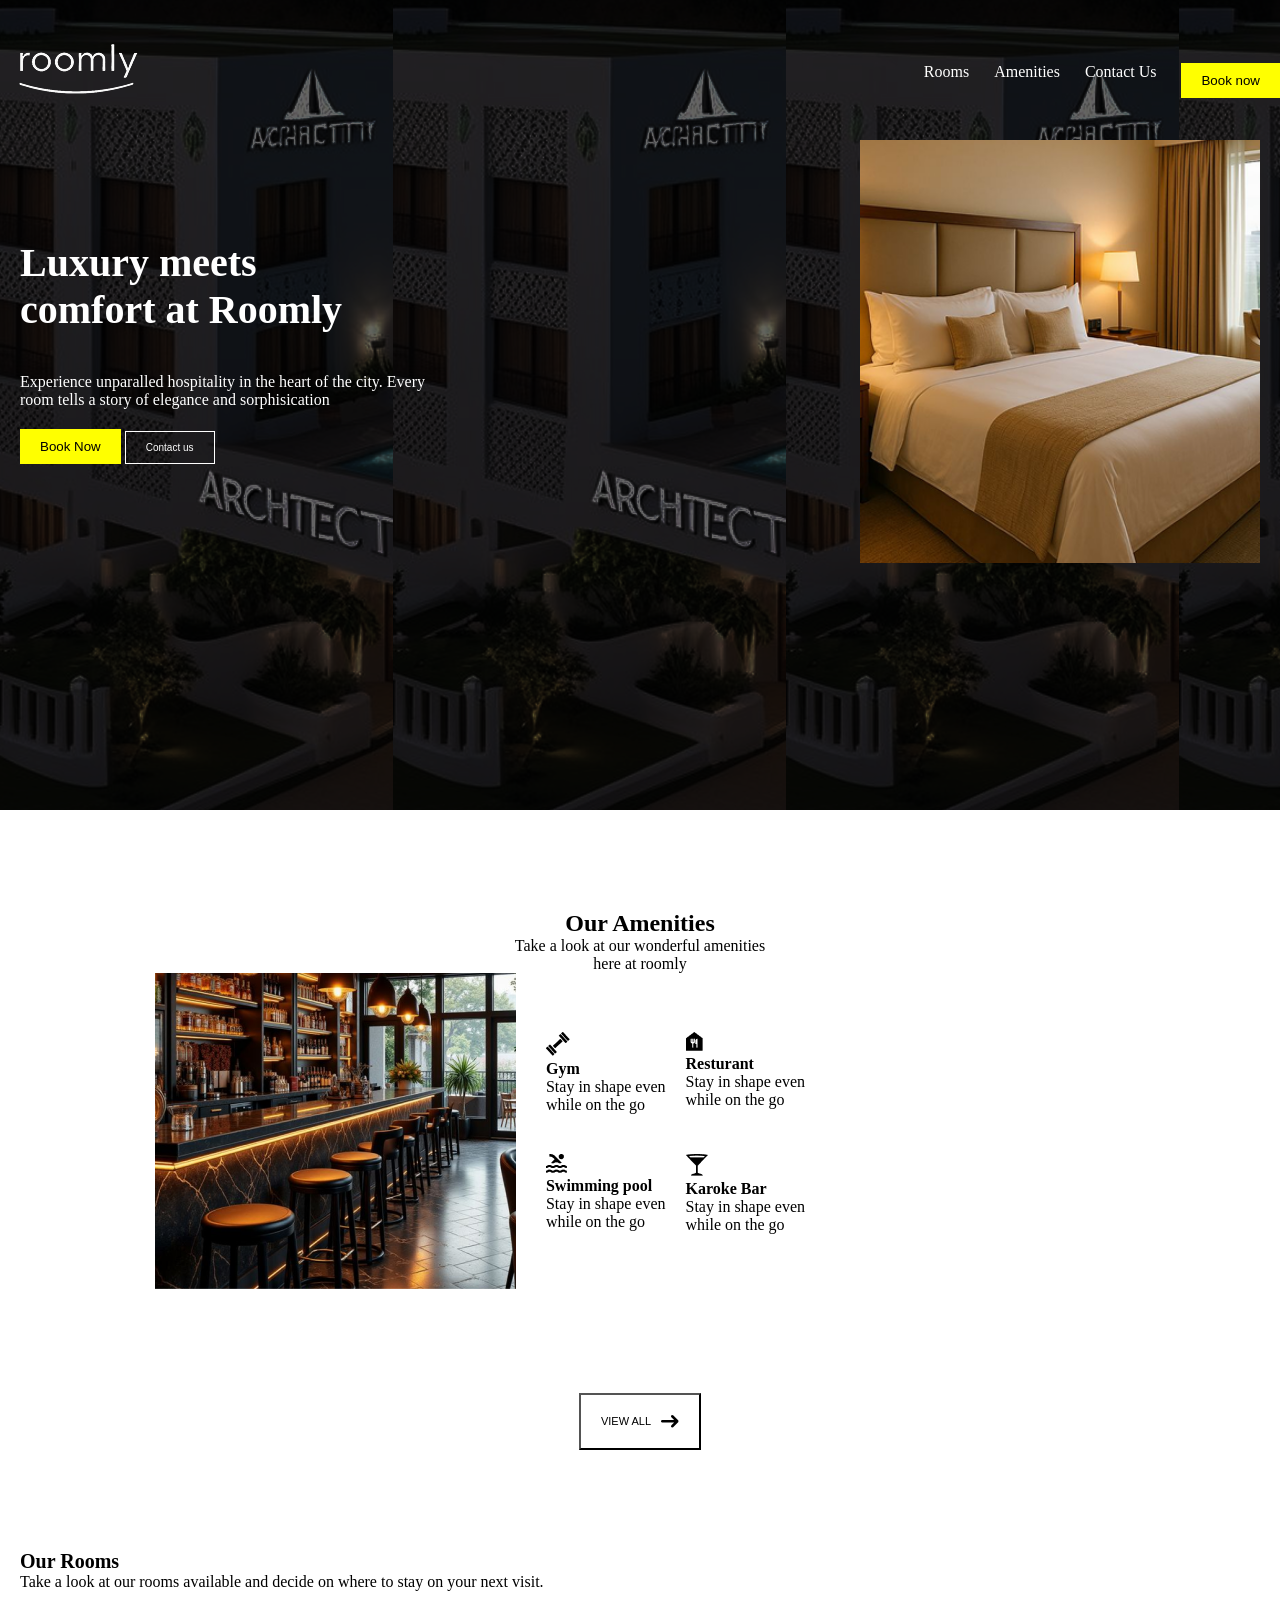
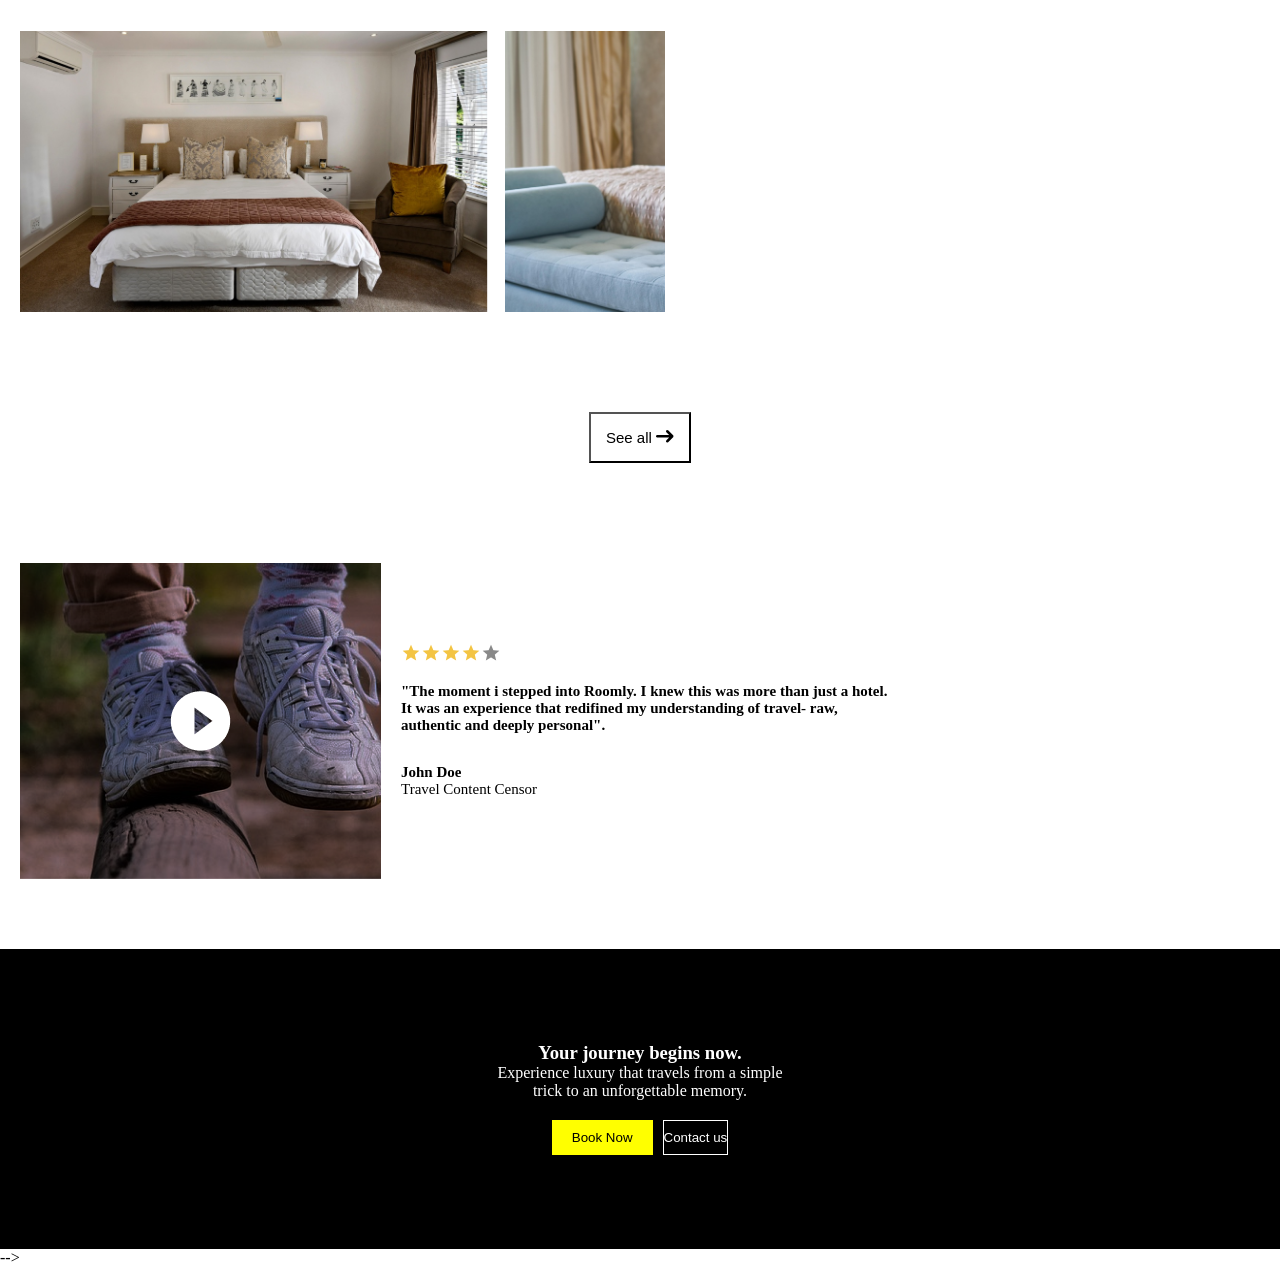
==== index.html @ 49970a42 "change" ====
<!DOCTYPE html>
<html lang="en">
<head>
    <meta charset="UTF-8">
    <meta name="viewport" content="width=device-width, initial-scale=1.0">
    <link rel="stylesheet" href="style.css">
    <title>Roomie</title>
</head>
<body>
<header>
    <div class="big div">
            <img src="Adobe Express - file (18) 1.png" alt="" class="log"> 
            <img src="dehaze_24dp_FFF_FILL0_wght400_GRAD0_opsz24 (1).svg" alt="" class="ham">

        <div class="navbar">
            <div class="image">
                
                <li>
                    
                <a href="#">Rooms</a>
                <a href="#">Amenities</a>
                <a href="#">Contact Us</a>
                 <button class="book">Book now</button> 
                </li>
        </div>  
        </div>
              
    </div>


                    <div class="big">
                        <div class="medium">
                            <h3>Luxury meets comfort at Roomly </h3>

                            <div class="cons">
                                <p class="hps">Experience unparalled hospitality in the heart of the city. Every room tells a story of elegance and sorphisication</p>

                                <div class="btn">
                                    
                                    <button class="now">Book Now</button>
                                    <button class="contact">Contact us</button>
                                </div>
            
                            </div>
                        </div>
    
                                <div class="ims">
                              <img src="Rhema Images/e630db9e931df9ea09a6090cf5dbfa89 1.png" alt="" class="img">   
                                </div>
              </div>
                      <div class="imms">
                              <img src="Rhema Images/e630db9e931df9ea09a6090cf5dbfa89 1.png" alt="" class="img">   
                                </div>
                         
                      

    
</header> 
<main>
    <div>
        <div class="amy">
         <h2>Our Amenities</h2>
        <p>Take a look at our wonderful amenities<br>
            here at roomly</p>
        </div>

      <div class="pgg"> 
            <div class="pg">
         <img src="Rhema Images/Mask group.png" alt="" class="pngs" >
            </div>
        

          <div class="bb">
            <div class="contain">
              <div class="alt">
                        <div >
                    <img src="Rhema Images/Vector.png" alt="">
                     <p><b>Gym</p></b>
                    <p>Stay in shape even<br> while on the go</p>
                            </div>
                        
                        <div>
                     <img src="Rhema Images/Vector (2).png" alt="" class="pm">
                      <p><b>Resturant</p></b>
                    <p>Stay in shape even<br> while on the go</p>
                     </div>
                </div>
            </div> 

                <div class="secc">
                      <div>
                      <img src="Rhema Images/Vector (3).png" alt="" class="ppp"> 
                      <p class="swim"><b>Swimming pool</p></b>
                      <p class="stays">Stay in shape even<br>while on the go</p>
                      </div>

                      <div>
                    <img src="Rhema Images/Vector (4).png" alt="" class="kara">
                    <p class="bar"><b>Karoke Bar</p></b>
                    <p class="staying">Stay in shape even<br>while on the go</p>
                    </div>
                </div>
          </div>
        </div>

    </div>
    </div>
          </div>
        </div>

                   <div class="view">
        
          <button class="all">VIEW ALL
             <img src="Vector.png" alt="">
          </button>

             
                   
</main>

<section>
    <div class="our">
        <h5>Our Rooms</h5>
        <p>Take a look at our rooms available and decide on where to stay on your next visit.</p>

        <div class="pp">
     <img src="Rhema Images/Mask group (3).png" alt="" class="sss">
    <img src="Rhema Images/Mask group (4).png" alt="" class="png"> 
    </div>

    <div class="siis">
        <button class="sii">See all
            <img src="Vector.png" alt="" class="pms">
        </button>
    </div>

     <div class="mask">
        <img src="Rhema Images/Mask group (1).png" alt="" >
         <div class="mom">
        <img src="Frame 17.png" alt="" class="frame"> 
        <p><b>"The moment i stepped into Roomly. I knew this was more than just a hotel. It was an experience that redifined my 
            understanding of travel- raw, authentic and deeply personal".<br></p></b>
            <div class="jn">
                <p class="john"><b>John Doe</p></b>
                <p class="ttt">Travel Content Censor</p>
            </div>
        </div>
    </div> 
</section>

<footer></footer>
    <div class="foot">
            <div class="bigy"> 
                <div class="be">
                 <h3 class="jo"> Your journey begins now. </h3>              <p class="jog">Experience luxury that travels from a simple <br><span class="sims"> trick to an unforgettable memory.</p></span>
                </div>
                <div class="btns">
                <button class="booking">Book Now</button> 
                  <button class="contacts">Contact us</button> 
                  </div>
            </div>
    </div>
</footer>

 <!-- <footer>  -->
     <!-- <div class="big footer">  -->
        <!-- <img src="Adobe Express - file (18) 1.png" alt=""> - -->
       <!-- <p>bb</p>

     </div> 
 </footer>  --> -->
</body>
</html>
---- style.css ----
*{
    margin: 0px;
    padding: 0px;
}

header{
    background-image: url('Rhema Images/67a96536798ffc75c0629cbfead743b8 1 (1).png');
    width: 100%;
    height: 90vh;
 
}
header li{
    list-style: none;
    display: flex;
    justify-content: center;
    gap: 25px;
    padding-left: 300px;
    padding-top: 20px;
}

a{
    text-decoration: none;
    color: white;
    display:flex;

    

}
header button{
    background-color: yellow;
    color: black;
    padding: 10px 20px;
    border-radius: none;
    border: none;
    cursor: pointer;
}

header h3{
    color: white;
    font-size: 40px;
    text-align: start;
    padding: 20px;
    /* justify-content: center; */
    display: flex;
    width: 60%;
}

.cons{
    display: flex;
    padding: 20px;
    color:white;
    flex-direction: column;

}
.hps{
    width: 420px;
}

.cons
button{
    padding-top: 10px;
}

.contact{
  font-size: 10px;
    background-color: transparent;
    color: white;
    border: 1px solid white;
}
.img{
    width: 400px;
    display: flex;
    justify-content: center;
    /* padding-top: 30px; */
    padding-right: 20px;
     
}
 .ims{
    display: flex;
    justify-content: end;
    /* width: 100%;
    padding-top: -20px; */
}

.imms{ 
    display: none;
} 
    .big{
        display: flex;
        justify-content: space-between;
        align-items: center;
        padding-top: 30px;
    }


.hps{
    padding-bottom: 20px;
}

.amy{
    display: flex;
    justify-content: center;
    align-items: center;
    flex-direction: column;
    padding-top: 100px;
    text-align: center;
    }
.pgg{
        display: flex;
        justify-content: center;
         align-items: center;
        padding-right: 320px;   
        gap: 30px;      
    }
.ham{
     display: none;
      } 
.alt{
    
    display: flex;

    /* flex-direction: row; */
justify-content: center;
gap: 20px;
/* position: absolute;
top: 790px;
left: 430px; */
}

.contain{
    display: flex;
    justify-content: center;
    padding-bottom: 40px;
    
}

.secc{
    display: flex;
    justify-content: center;
    gap: 20px;
    /* text-align: center; */
    /* position: absolute;
    top: 1000px;
    left:430px */
}

.view{
    padding-top: 100px;
    display: flex;
    justify-content: center;
}

.all{
    padding:20px;
    background-color: white;
    display: flex;
    /* gap: 5px; */
    
}
.all
{
    display: flex;
    gap: 10px;
    font-size: 11px
}

.our{
    padding: 20px;
    padding-top: 100px;
    
}
h5{
    font-size: 20px;
}
.sss{
    width: 470px;
}
.pp{
    padding-top: 40px;
    display: flex;
    gap: 15px;
}
.png{
    width:160px;
}

.siis{
    display: flex;
    justify-content: center;
    padding-top: 100px;
    gap: 20px;
    
}
.sii{
    padding: 15px;
    background-color: white;
    color: black;
    font-size: 15px;
    cursor: pointer;
    gap: 20px;
}   

.mask{
    display: flex;
    padding-top: 100px;
    
}
.mom{
    display: flex;
    flex-direction: column;
    justify-content: center;
    width: 40%;
    font-size: 15px;
    padding-left: 20px;
    
}
.frame{
    width: 100px;
    padding-bottom: 20px;
}
.jn{
    padding-top: 30px;
    font-size: 15px;
}
.be{
    display: flex;
    justify-content: center;
    text-align: center;
    flex-direction: column;
    color: white;
}
.bigy{
    display: flex;
    justify-content: center;
    align-items: center;
    flex-direction: column;
    background-color: black;
    height: 300px;
    /* padding-top: 50px; */
}
.foot{
    padding-top: 50px;
}
.btns{
    display: flex;
    gap: 10px;
    padding-top: 20px;
    justify-content: center;
}
.booking{
    background-color: yellow;
    color: black;
    padding: 10px 20px;
    border-radius: none;
    border: none;
    cursor: pointer;
}
.contacts{
    background-color: transparent;
    color: white;
    border: 1px solid white;
}

@media screen and (max-width: 320px){
    section{
        display: flex;
    }
    footer{
        display: none;
    }
    header{
        display: block;
        width: 100%;
        height: 820px
    }
    header
    h3{
        display: flex;
        justify-content: center;
        align-items: center;
        font-size: 20px;
        /* border: 1px solid white; */
        /* width: 100%; */
        text-align: center;
        padding-left: 55px;
    }
    .medium{
                /* padding-top: 160px; */

    }
    .hps{
        width: 300px;
        text-align: center;
    }
    .cons{
        display: block;
    }
    .contact{
        display: flex;
        justify-content: center;
        align-items: center;
        padding-top: 50px;      
        padding-left: 110px;
         padding-right: 120px; 
         margin-top: 20px;


    }
     .ham{
        display: flex;
        padding-left: 120px;
        /* justify-content: start; */
    } 
    .now{
        display: flex;
         justify-content: center;
         padding-left: 110px;
         padding-right: 110px; 
    }
    .amy{
        display: flex;
        padding-top: 40px;
    }
    main .amy 
    p{
        padding-top: 10px;padding-bottom: 40px;
    }
    .ims{
        display: none;
    }
    .imms{
        display: flex;
        width: 20%;
        /* padding-top: 190px; */
    }
    .img{
        display: flex;
        width: 250px;
        flex-direction: column;
        padding-left: 30px;
    }
  
      
    .pgg{
        display: flex;
        justify-content: center;
        align-items: center;
        flex-direction: column;
        padding-right: 0;
        gap: 20px;
        /* box-sizing: border-box; */
        /* width: 100%; */
    }
    .pngs{
        display: flex;
      
        width: 300px;
        height: 200px;
      
    }
    .pg{
        display: flex;
        justify-content: center;
        align-items: center;
    
    }
    
    .contain{
        display: flex;
        width: 100%;
        flex-direction: column;
 
    }
    .bb{
        display: flex;
        text-align: center;
        flex-direction: column;
    }
    .bb img{
        padding-bottom: 10px;
    }
    .secc{
        display: flex;
        text-align: center;
    }
    .secc img{
        padding-bottom: 10px;
    }
    .image{
        display: none;
    }
    
    .foot{
        /* display: flex; */
        /* width: 520px; */
    }
    .view{
        display: flex;
    }
    h5{
        display: flex;
        justify-content: center;
        align-items: center;
    }
    .our {
        display: flex;
        justify-content: center;
        align-items: center;
        flex-direction: column;
        text-align: center;
    
    }
    .pp{
        display: flex;
        width: -30px;
    }
    .sss{
        width: 220px;
    }
    .png{
        width: 60px;
    }
    .mask{
        display: flex;
        flex-direction: column;
    }
    .mask img{
        width: 270px;
    }
    .sii{
        display: flex;
   
    }
    .frame{
        display: flex;
        width: 1090px;
        /* height: 200px; */
        font-size: 10px;
        padding-left: 0;
        justify-content: start;
        padding-top: 40px;
    }
    .mom p{
        width: 260px;
        padding-left:  -10px;;
        text-align: start;
    }
    .john{
        display: flex;
        justify-content: center;
       
    }
    .ttt{
        display: flex;
        justify-content: center;
        align-items: center;
    
    }
    .btns{
        display: flex;
        flex-direction: column;
    }
    .booking{
        padding-left: 120px;
        padding-right: 120px;
    }
    .contacts{
        padding-top:10px ;
        padding-bottom: 10px;
    }
}
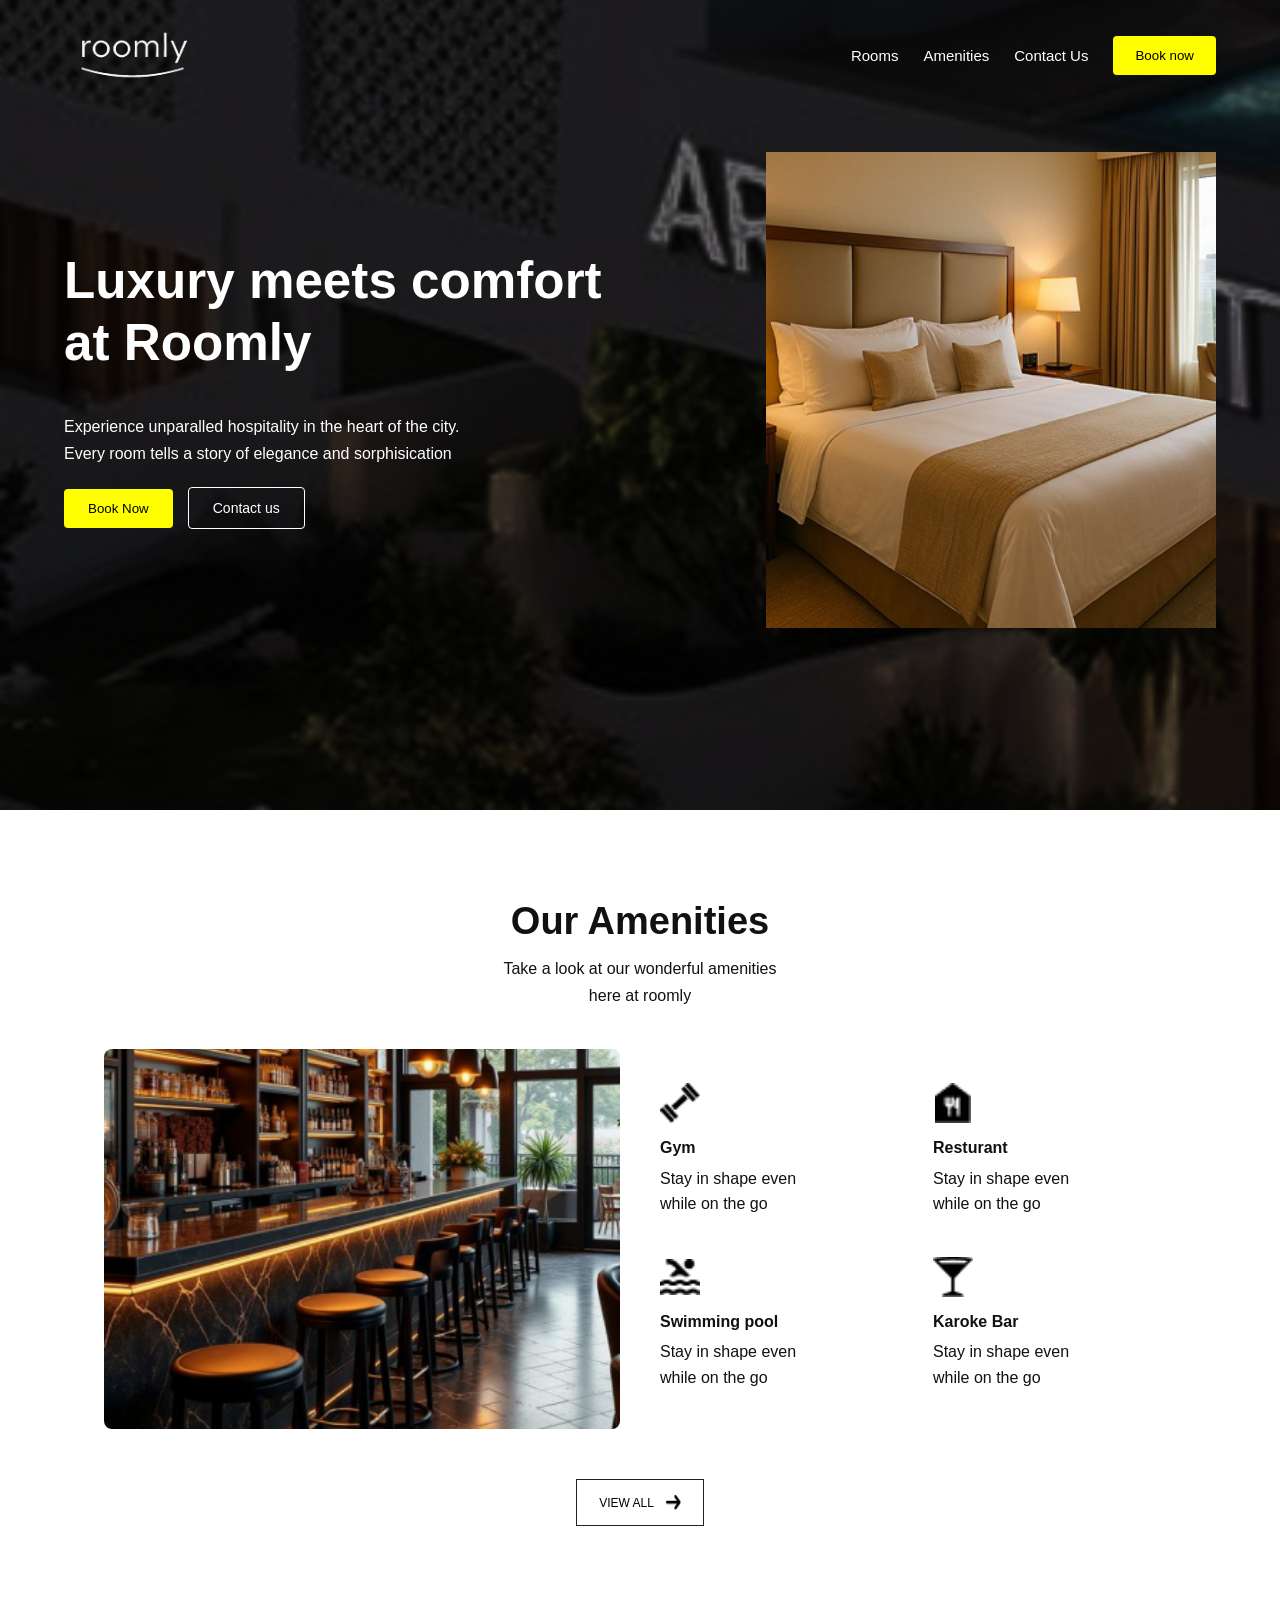
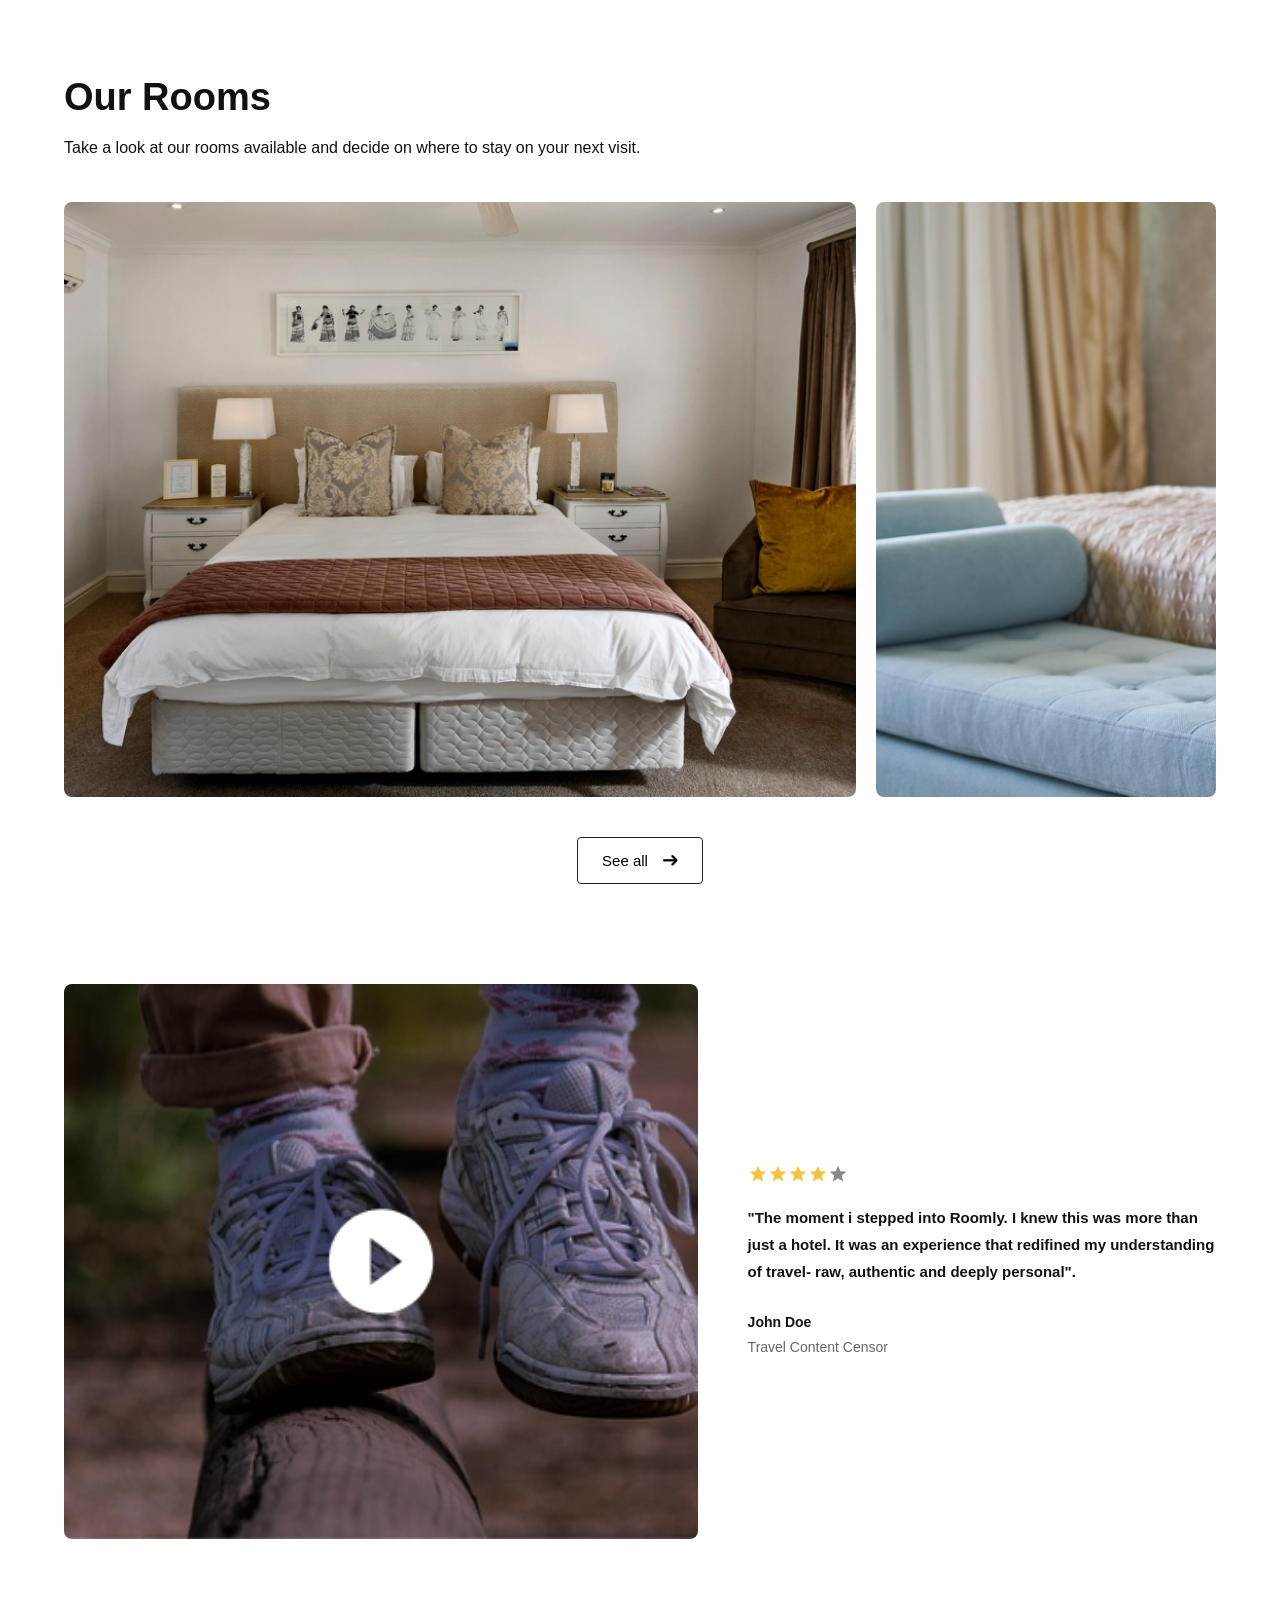
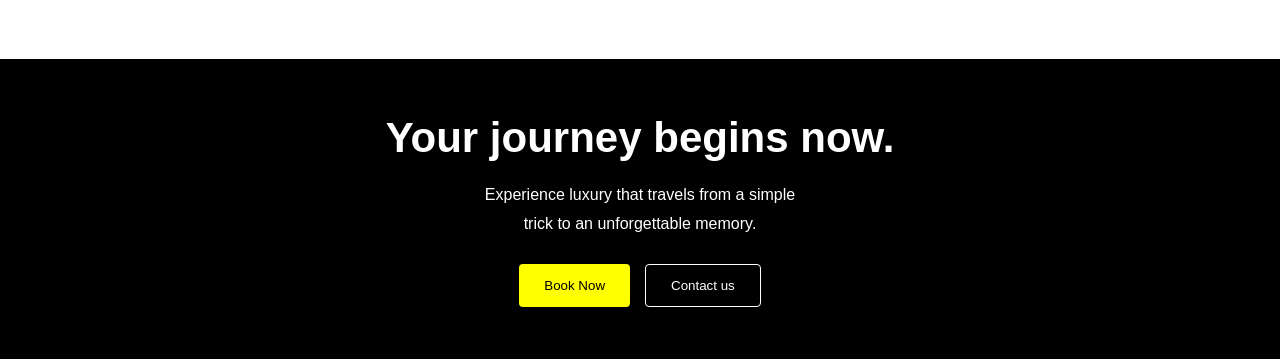
==== commit 5c54a420: "cnns" ====
--- a/index.html
+++ b/index.html
@@ -3,7 +3,7 @@
 <head>
     <meta charset="UTF-8">
     <meta name="viewport" content="width=device-width, initial-scale=1.0">
-    <link rel="stylesheet" href="style.css">
+    <link rel="stylesheet" href="/rough.css">
     <title>Roomie</title>
 </head>
 <body>
@@ -148,7 +148,7 @@
     </div> 
 </section>
 
-<footer></footer>
+<!-- <footer></footer>
     <div class="foot">
             <div class="bigy"> 
                 <div class="be">
@@ -160,7 +160,31 @@
                   </div>
             </div>
     </div>
+</footer> -->
+    
+<footer>
+    <div class="foot">
+        <div class="bigy">
+            <div class="be">
+                <h3 class="jo">Your journey begins now.</h3>
+
+                <p class="jog">
+                    Experience luxury that travels from a simple
+                    <br>
+                    <span class="sims">
+                        trick to an unforgettable memory.
+                    </span>
+                </p>
+            </div>
+
+            <div class="btns">
+                <button class="booking">Book Now</button>
+                <button class="contacts">Contact us</button>
+            </div>
+        </div>
+    </div>
 </footer>
+
 
  <!-- <footer>  -->
      <!-- <div class="big footer">  -->
@@ -168,6 +192,6 @@
        <!-- <p>bb</p>
 
      </div> 
- </footer>  --> -->
+ </footer>  -->
 </body>
 </html>
--- a/rough.css
+++ b/rough.css
@@ -0,0 +1,891 @@
+
+/* =========================
+   1. GENERAL STYLES
+========================= */
+* {
+    margin: 0;
+    padding: 0;
+    box-sizing: border-box;
+}
+
+html {
+    scroll-behavior: smooth;
+}
+
+body {
+    width: 100%;
+    font-family: Arial, sans-serif;
+    overflow-x: hidden;
+    color: #111;
+}
+
+img {
+    max-width: 100%;
+    height: auto;
+    display: block;
+}
+
+button {
+    cursor: pointer;
+    font-family: inherit;
+}
+
+a {
+    text-decoration: none;
+    color: inherit;
+}
+
+
+/* =========================
+   2. HEADER / HERO SECTION
+========================= */
+
+header {
+    background-image:
+        url('Rhema Images/67a96536798ffc75c0629cbfead743b8 1 (1).png');
+
+    background-size: cover;
+    background-position: center;
+    background-repeat: no-repeat;
+
+    width: 100%;
+    min-height: 90vh;
+    color: white;
+    padding: 20px 5%;
+}
+
+/* Navigation and hero containers */
+
+.big {
+    display: flex;
+    justify-content: space-between;
+    align-items: center;
+    gap: 30px;
+}
+
+header .big.div {
+    min-height: 70px;
+    gap: 20px;
+}
+
+.log {
+    width: 140px;
+    max-width: 40%;
+    object-fit: contain;
+}
+
+.navbar {
+    display: flex;
+    align-items: center;
+}
+
+header .image {
+    display: block;
+}
+
+header li {
+    list-style: none;
+    display: flex;
+    align-items: center;
+    justify-content: center;
+    gap: 25px;
+}
+
+header li a {
+    color: white;
+    font-size: 15px;
+    white-space: nowrap;
+}
+
+header li button,
+header .book {
+    background-color: yellow;
+    color: black;
+    padding: 12px 22px;
+    border: none;
+    border-radius: 4px;
+    white-space: nowrap;
+}
+
+.ham {
+    display: none;
+    width: 30px;
+    height: 30px;
+}
+
+/* Hero text and image */
+
+header .big:not(.div) {
+    padding-top: 60px;
+    align-items: center;
+}
+
+.medium {
+    flex: 1;
+    min-width: 0;
+}
+
+header h3 {
+    color: white;
+    font-size: clamp(32px, 4vw, 56px);
+    line-height: 1.2;
+    text-align: left;
+    padding: 20px 0;
+    width: 100%;
+    max-width: 650px;
+}
+
+.cons {
+    display: flex;
+    flex-direction: column;
+    align-items: flex-start;
+    gap: 20px;
+    padding: 20px 0;
+    color: white;
+}
+
+.hps {
+    width: 100%;
+    max-width: 420px;
+    line-height: 1.7;
+    padding-bottom: 0;
+}
+
+.btn {
+    display: flex;
+    flex-wrap: wrap;
+    align-items: center;
+    gap: 15px;
+}
+
+.now {
+    background-color: yellow;
+    color: black;
+    padding: 12px 24px;
+    border: none;
+    border-radius: 4px;
+}
+
+.contact {
+    font-size: 14px;
+    background-color: transparent;
+    color: white;
+    border: 1px solid white;
+    border-radius: 4px;
+    padding: 12px 24px;
+}
+
+.ims {
+    display: flex;
+    justify-content: flex-end;
+    align-items: center;
+    flex: 1;
+    min-width: 0;
+}
+
+.img {
+    width: 100%;
+    max-width: 450px;
+    object-fit: contain;
+}
+
+.imms {
+    display: none;
+}
+
+
+/* =========================
+   3. AMENITIES SECTION
+========================= */
+
+.amy {
+    display: flex;
+    justify-content: center;
+    align-items: center;
+    flex-direction: column;
+    padding: 90px 20px 40px;
+    text-align: center;
+    gap: 12px;
+}
+
+.amy h2 {
+    font-size: clamp(26px, 3vw, 38px);
+}
+
+.amy p {
+    line-height: 1.7;
+}
+
+.pgg {
+    display: flex;
+    justify-content: center;
+    align-items: center;
+    gap: 40px;
+    width: 100%;
+    max-width: 1200px;
+    margin: 0 auto;
+    padding: 0 5%;
+}
+
+.pg {
+    flex: 1;
+    min-width: 0;
+}
+
+.pngs {
+    width: 100%;
+    height: 380px;
+    object-fit: cover;
+    border-radius: 8px;
+}
+
+.bb {
+    flex: 1;
+    min-width: 0;
+}
+
+.contain {
+    display: flex;
+    justify-content: center;
+    padding-bottom: 35px;
+}
+
+.alt,
+.secc {
+    display: flex;
+    justify-content: center;
+    gap: 30px;
+    width: 100%;
+}
+
+.alt > div,
+.secc > div {
+    flex: 1;
+    min-width: 0;
+}
+
+.alt img,
+.secc img {
+    width: 40px;
+    height: 40px;
+    object-fit: contain;
+    margin-bottom: 12px;
+}
+
+.alt p,
+.secc p {
+    line-height: 1.6;
+    margin-bottom: 5px;
+}
+
+.view {
+    padding: 50px 20px 70px;
+    display: flex;
+    justify-content: center;
+}
+
+.all {
+    padding: 15px 22px;
+    background-color: white;
+    border: 1px solid #222;
+    display: flex;
+    align-items: center;
+    justify-content: center;
+    gap: 12px;
+    font-size: 12px;
+}
+
+.all img {
+    width: 15px;
+    height: 15px;
+}
+
+
+/* =========================
+   4. OUR ROOMS SECTION
+========================= */
+
+.our {
+    padding: 80px 5%;
+    max-width: 1300px;
+    margin: 0 auto;
+}
+
+h5 {
+    font-size: clamp(26px, 3vw, 38px);
+    margin-bottom: 15px;
+}
+
+.our > p {
+    max-width: 650px;
+    line-height: 1.7;
+}
+
+.pp {
+    padding-top: 40px;
+    display: flex;
+    align-items: stretch;
+    gap: 20px;
+}
+
+.sss {
+    width: 70%;
+    min-width: 0;
+    object-fit: cover;
+    border-radius: 8px;
+}
+
+.png {
+    width: 30%;
+    min-width: 0;
+    object-fit: cover;
+    border-radius: 8px;
+}
+
+.siis {
+    display: flex;
+    justify-content: center;
+    padding-top: 40px;
+}
+
+.sii {
+    display: flex;
+    justify-content: center;
+    align-items: center;
+    gap: 15px;
+    padding: 14px 24px;
+    background-color: white;
+    color: black;
+    font-size: 15px;
+    border: 1px solid #222;
+    border-radius: 4px;
+}
+
+.pms {
+    width: 15px;
+}
+
+
+/* =========================
+   5. TESTIMONIAL SECTION
+========================= */
+
+.mask {
+    display: flex;
+    align-items: center;
+    gap: 50px;
+    padding-top: 100px;
+}
+
+.mask > img {
+    width: 55%;
+    min-width: 0;
+    object-fit: cover;
+    border-radius: 8px;
+}
+
+.mom {
+    display: flex;
+    flex-direction: column;
+    justify-content: center;
+    align-items: flex-start;
+    flex: 1;
+    min-width: 0;
+    font-size: 15px;
+    line-height: 1.8;
+}
+
+.frame {
+    width: 100px;
+    height: auto;
+    margin-bottom: 20px;
+}
+
+.jn {
+    padding-top: 25px;
+    font-size: 14px;
+}
+
+.john {
+    font-weight: bold;
+}
+
+.ttt {
+    color: #666;
+}
+
+
+/* =========================
+   6. FOOTER / CALL TO ACTION
+========================= */
+
+.foot {
+    padding-top: 40px;
+}
+
+.bigy {
+    display: flex;
+    justify-content: center;
+    align-items: center;
+    flex-direction: column;
+    background-color: black;
+    color: white;
+    min-height: 300px;
+    padding: 50px 5%;
+    text-align: center;
+}
+
+.be {
+    display: flex;
+    justify-content: center;
+    align-items: center;
+    flex-direction: column;
+    gap: 15px;
+    color: white;
+}
+
+.jo {
+    font-size: clamp(26px, 4vw, 42px);
+    line-height: 1.3;
+}
+
+.jog {
+    line-height: 1.8;
+}
+
+.btns {
+    display: flex;
+    flex-wrap: wrap;
+    gap: 15px;
+    padding-top: 25px;
+    justify-content: center;
+}
+
+.booking {
+    background-color: yellow;
+    color: black;
+    padding: 13px 25px;
+    border-radius: 4px;
+    border: none;
+}
+
+.contacts {
+    background-color: transparent;
+    color: white;
+    border: 1px solid white;
+    border-radius: 4px;
+    padding: 13px 25px;
+}
+
+
+/* =========================
+   7. TABLET RESPONSIVENESS
+   Tablets: 768px - 1024px
+========================= */
+
+@media screen and (max-width: 1024px) {
+
+    header {
+        min-height: auto;
+        padding: 20px 4%;
+    }
+
+    header li {
+        gap: 16px;
+    }
+
+    header li a {
+        font-size: 14px;
+    }
+
+    header .big:not(.div) {
+        padding-top: 45px;
+        gap: 20px;
+    }
+
+    header h3 {
+        font-size: clamp(30px, 4vw, 42px);
+    }
+
+    .img {
+        max-width: 380px;
+    }
+
+    .pgg {
+        gap: 25px;
+        padding: 0 4%;
+    }
+
+    .pngs {
+        height: 320px;
+    }
+
+    .alt,
+    .secc {
+        gap: 18px;
+    }
+
+    .our {
+        padding: 65px 4%;
+    }
+
+    .mask {
+        gap: 30px;
+        padding-top: 75px;
+    }
+
+    .frame {
+        width: 85px;
+    }
+}
+
+
+/* =========================
+   8. MOBILE RESPONSIVENESS
+   Phones: 767px and below
+========================= */
+
+@media screen and (max-width: 767px) {
+
+    /* Header and navigation */
+
+    header {
+        min-height: auto;
+        height: auto;
+        padding: 18px 5% 35px;
+        background-position: center;
+    }
+
+    header .big.div {
+        min-height: 50px;
+        padding: 0;
+    }
+
+    .log {
+        width: 120px;
+        max-width: 65%;
+    }
+
+    .ham {
+        display: block;
+        width: 28px;
+        height: 28px;
+        object-fit: contain;
+    }
+
+    .navbar,
+    header .image {
+        display: none;
+    }
+
+    /* Stack hero text and image */
+
+    header .big:not(.div) {
+        display: flex;
+        flex-direction: column;
+        align-items: center;
+        gap: 20px;
+        padding-top: 45px;
+    }
+
+    .medium {
+        width: 100%;
+    }
+
+    header h3 {
+        width: 100%;
+        max-width: 500px;
+        font-size: clamp(30px, 7vw, 42px);
+        line-height: 1.2;
+        text-align: center;
+        padding: 10px 0;
+        margin: 0 auto;
+    }
+
+    .cons {
+        align-items: center;
+        width: 100%;
+        padding: 15px 0;
+        gap: 20px;
+    }
+
+    .hps {
+        width: 100%;
+        max-width: 450px;
+        text-align: center;
+        font-size: 14px;
+        line-height: 1.8;
+    }
+
+    .btn {
+        justify-content: center;
+        width: 100%;
+        gap: 12px;
+    }
+
+    .now,
+    .contact {
+        padding: 12px 18px;
+        font-size: 13px;
+    }
+
+    .ims {
+        display: none;
+    }
+
+    .imms {
+        display: flex;
+        justify-content: center;
+        align-items: center;
+        width: 100%;
+        padding-top: 10px;
+    }
+
+    .imms .img {
+        width: 100%;
+        max-width: 420px;
+        padding: 0;
+        object-fit: contain;
+    }
+
+
+    /* Amenities */
+
+    .amy {
+        padding: 55px 20px 30px;
+    }
+
+    .amy p {
+        font-size: 14px;
+    }
+
+    .pgg {
+        flex-direction: column;
+        align-items: center;
+        gap: 30px;
+        width: 100%;
+        padding: 0 5%;
+    }
+
+    .pg,
+    .bb {
+        width: 100%;
+        flex: none;
+    }
+
+    .pngs {
+        width: 100%;
+        height: auto;
+        max-height: 350px;
+        object-fit: cover;
+    }
+
+    .contain {
+        padding-bottom: 25px;
+    }
+
+    .alt,
+    .secc {
+        gap: 15px;
+        align-items: flex-start;
+    }
+
+    .alt > div,
+    .secc > div {
+        flex: 1;
+        min-width: 0;
+        text-align: center;
+    }
+
+    .alt img,
+    .secc img {
+        width: 35px;
+        height: 35px;
+        margin: 0 auto 10px;
+    }
+
+    .alt p,
+    .secc p {
+        font-size: 12px;
+        overflow-wrap: break-word;
+    }
+
+    .view {
+        padding: 35px 20px 50px;
+    }
+
+
+    /* Our rooms */
+
+    .our {
+        padding: 50px 5%;
+        text-align: center;
+    }
+
+    .our > p {
+        font-size: 14px;
+        line-height: 1.8;
+    }
+
+    .pp {
+        padding-top: 25px;
+        gap: 12px;
+        width: 100%;
+    }
+
+    .sss {
+        width: 68%;
+        object-fit: cover;
+    }
+
+    .png {
+        width: 32%;
+        object-fit: cover;
+    }
+
+    .siis {
+        padding-top: 25px;
+    }
+
+    .sii {
+        font-size: 13px;
+        padding: 12px 20px;
+    }
+
+
+    /* Testimonial */
+
+    .mask {
+        flex-direction: column;
+        align-items: center;
+        gap: 25px;
+        padding-top: 55px;
+    }
+
+    .mask > img {
+        width: 100%;
+        max-height: 350px;
+        object-fit: cover;
+    }
+
+    .mom {
+        width: 100%;
+        flex: none;
+        align-items: center;
+        text-align: center;
+        font-size: 14px;
+        line-height: 1.8;
+    }
+
+    .frame {
+        width: 85px;
+        margin: 0 auto 15px;
+    }
+
+    .jn {
+        padding-top: 20px;
+        font-size: 13px;
+    }
+
+
+    /* Footer */
+
+    .foot {
+        padding-top: 15px;
+    }
+
+    .bigy {
+        min-height: auto;
+        padding: 50px 6%;
+    }
+
+    .be {
+        width: 100%;
+    }
+
+    .jo {
+        font-size: clamp(25px, 6vw, 34px);
+    }
+
+    .jog {
+        font-size: 13px;
+        line-height: 1.8;
+    }
+
+    .sims {
+        display: inline;
+    }
+
+    .btns {
+        flex-direction: column;
+        align-items: stretch;
+        width: 100%;
+        max-width: 300px;
+        gap: 12px;
+    }
+
+    .booking,
+    .contacts {
+        width: 100%;
+        padding: 13px 15px;
+    }
+}
+
+
+/* =========================
+   9. SMALL MOBILE SCREENS
+   Phones: 380px and below
+========================= */
+
+@media screen and (max-width: 380px) {
+
+    header {
+        padding-left: 4%;
+        padding-right: 4%;
+    }
+
+    header h3 {
+        font-size: 29px;
+    }
+
+    .hps {
+        font-size: 13px;
+    }
+
+    .btn {
+        gap: 10px;
+    }
+
+    .now,
+    .contact {
+        padding: 11px 13px;
+        font-size: 12px;
+    }
+
+    .alt,
+    .secc {
+        gap: 8px;
+    }
+
+    .alt p,
+    .secc p {
+        font-size: 11px;
+    }
+
+    .pp {
+        gap: 8px;
+    }
+
+    .our {
+        padding-left: 4%;
+        padding-right: 4%;
+    }
+
+    .mask {
+        padding-top: 40px;
+    }
+
+    .bigy {
+        padding: 40px 5%;
+    }
+}
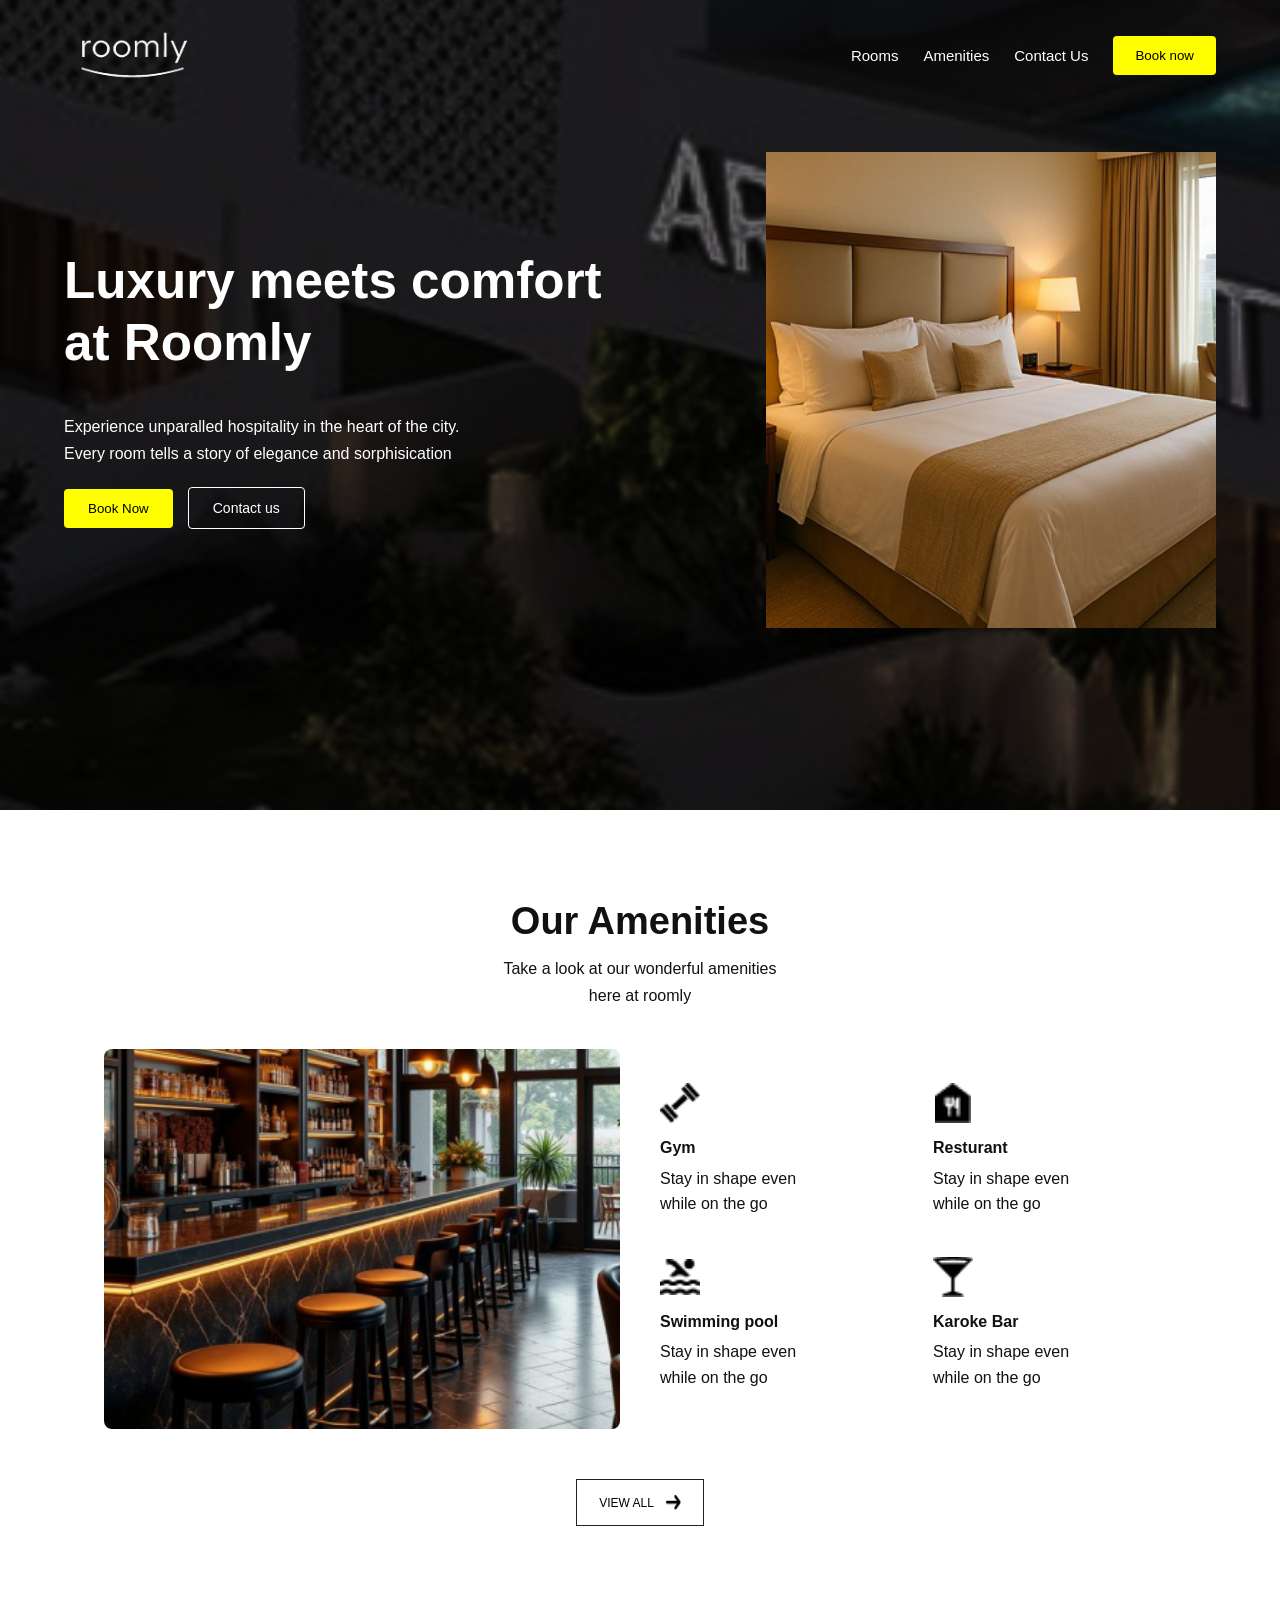
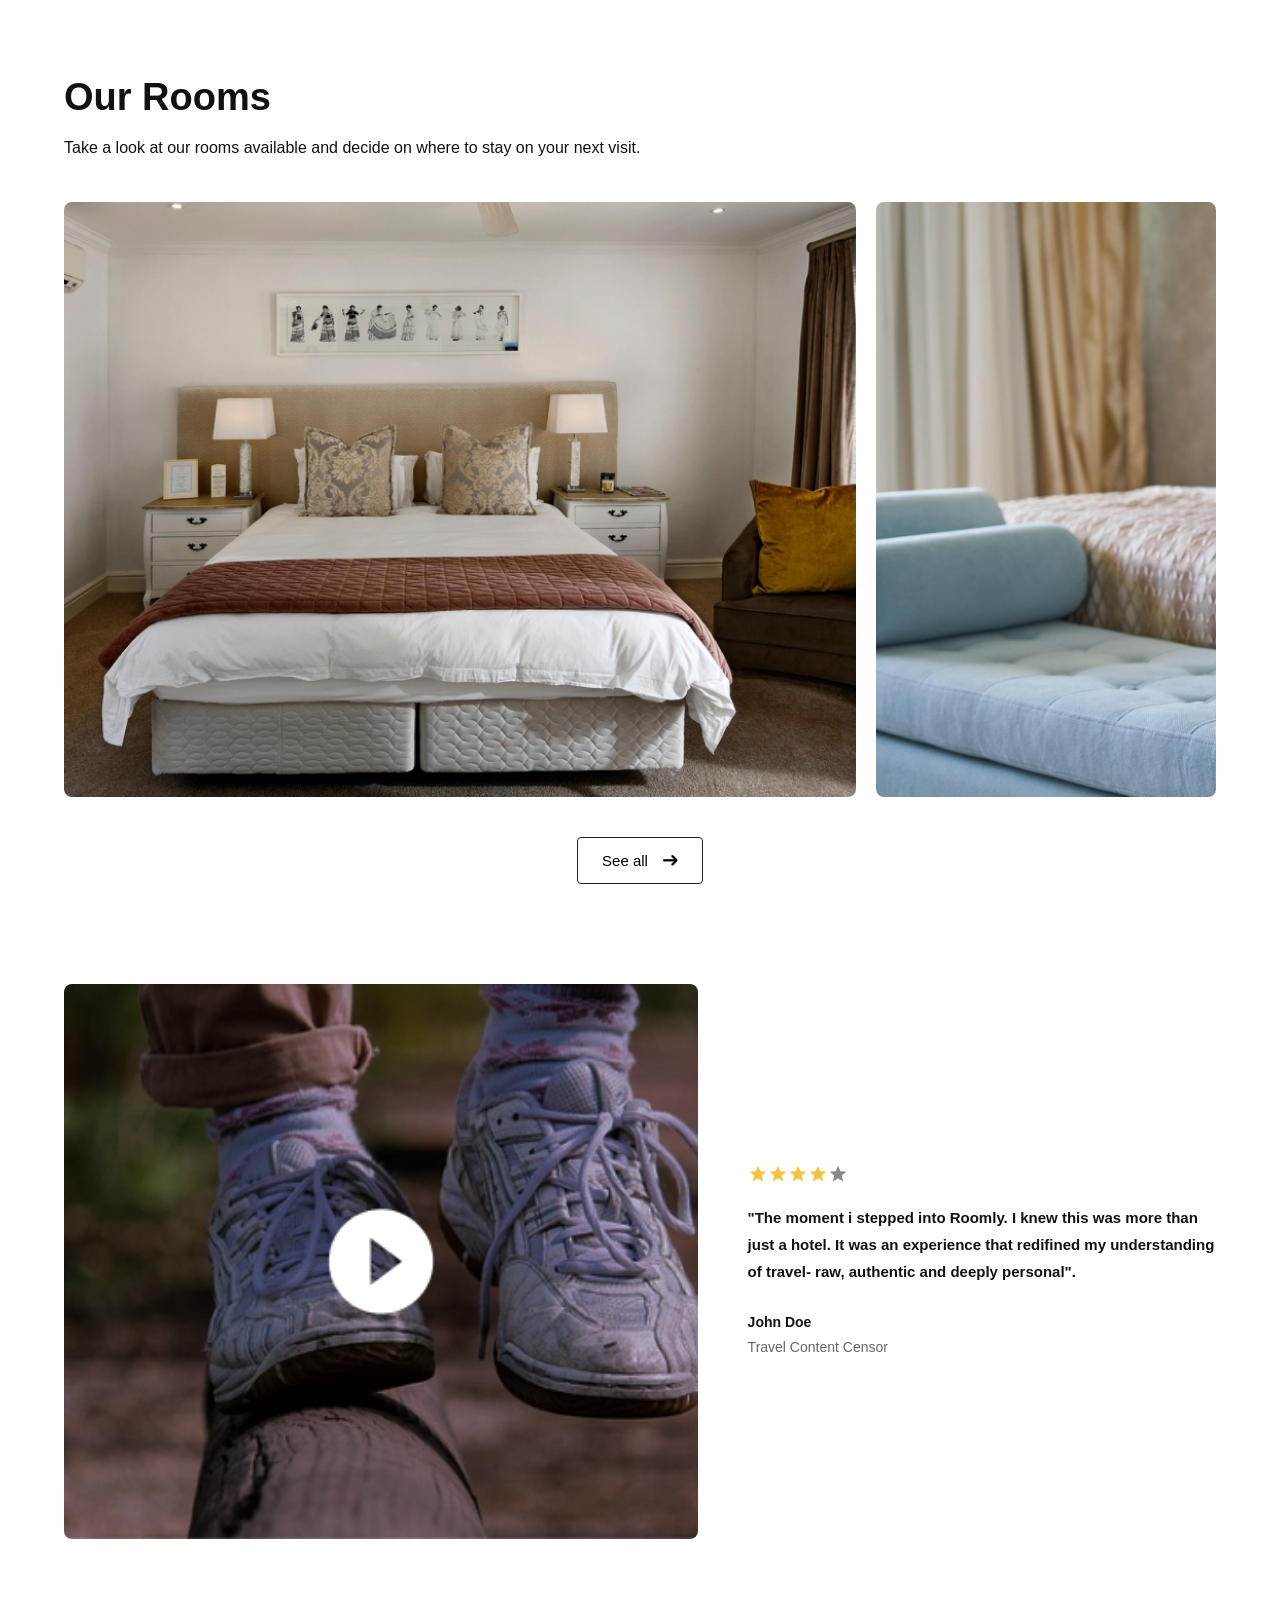
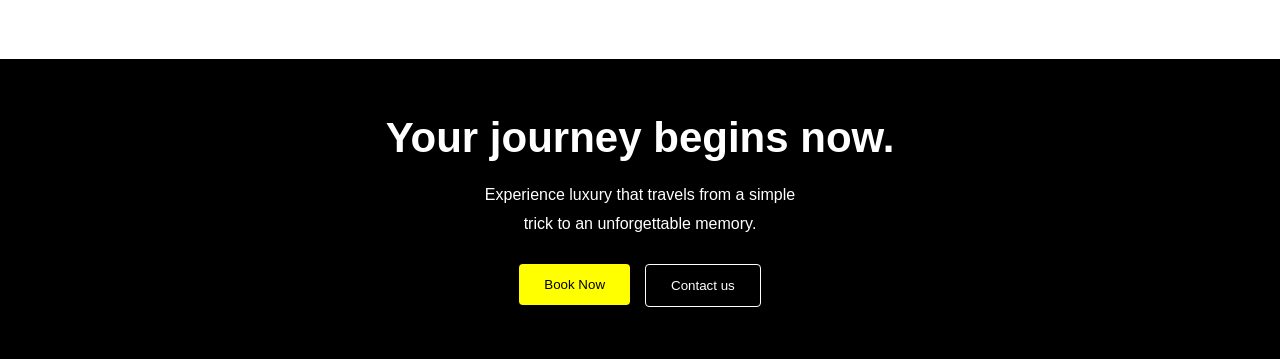
==== commit 6fc31398: "gig" ====
--- a/index.html
+++ b/index.html
@@ -17,11 +17,12 @@
                 
                 <li>
                     
-                <a href="#">Rooms</a>
+                <a href="rooms.html">Rooms</a>
                 <a href="#">Amenities</a>
-                <a href="#">Contact Us</a>
+                <a href="contact.html">Contact Us</a>
+                <a class="buss" href="book.html">
                  <button class="book">Book now</button> 
-                </li>
+                </li></a>
         </div>  
         </div>
               
@@ -36,9 +37,12 @@
                                 <p class="hps">Experience unparalled hospitality in the heart of the city. Every room tells a story of elegance and sorphisication</p>
 
                                 <div class="btn">
-                                    
+                                   <a class="buss" href="book.html">
                                     <button class="now">Book Now</button>
+                                    </a>
+                                 <a href="coni" href="contact.html">
                                     <button class="contact">Contact us</button>
+                                 </a>
                                 </div>
             
                             </div>
@@ -109,10 +113,10 @@
         </div>
 
                    <div class="view">
-        
+        <a class="row" href="rooms.html">
           <button class="all">VIEW ALL
              <img src="Vector.png" alt="">
-          </button>
+          </button></a>
 
              
                    
@@ -176,17 +180,17 @@
                     </span>
                 </p>
             </div>
+            <a href=""></a>
 
             <div class="btns">
-                <button class="booking">Book Now</button>
+                <a class="buss" href="book.html">
+                <button class="booking">Book Now</button></a>
                 <button class="contacts">Contact us</button>
             </div>
         </div>
     </div>
 </footer>
 
-
- <!-- <footer>  -->
      <!-- <div class="big footer">  -->
         <!-- <img src="Adobe Express - file (18) 1.png" alt=""> - -->
        <!-- <p>bb</p>
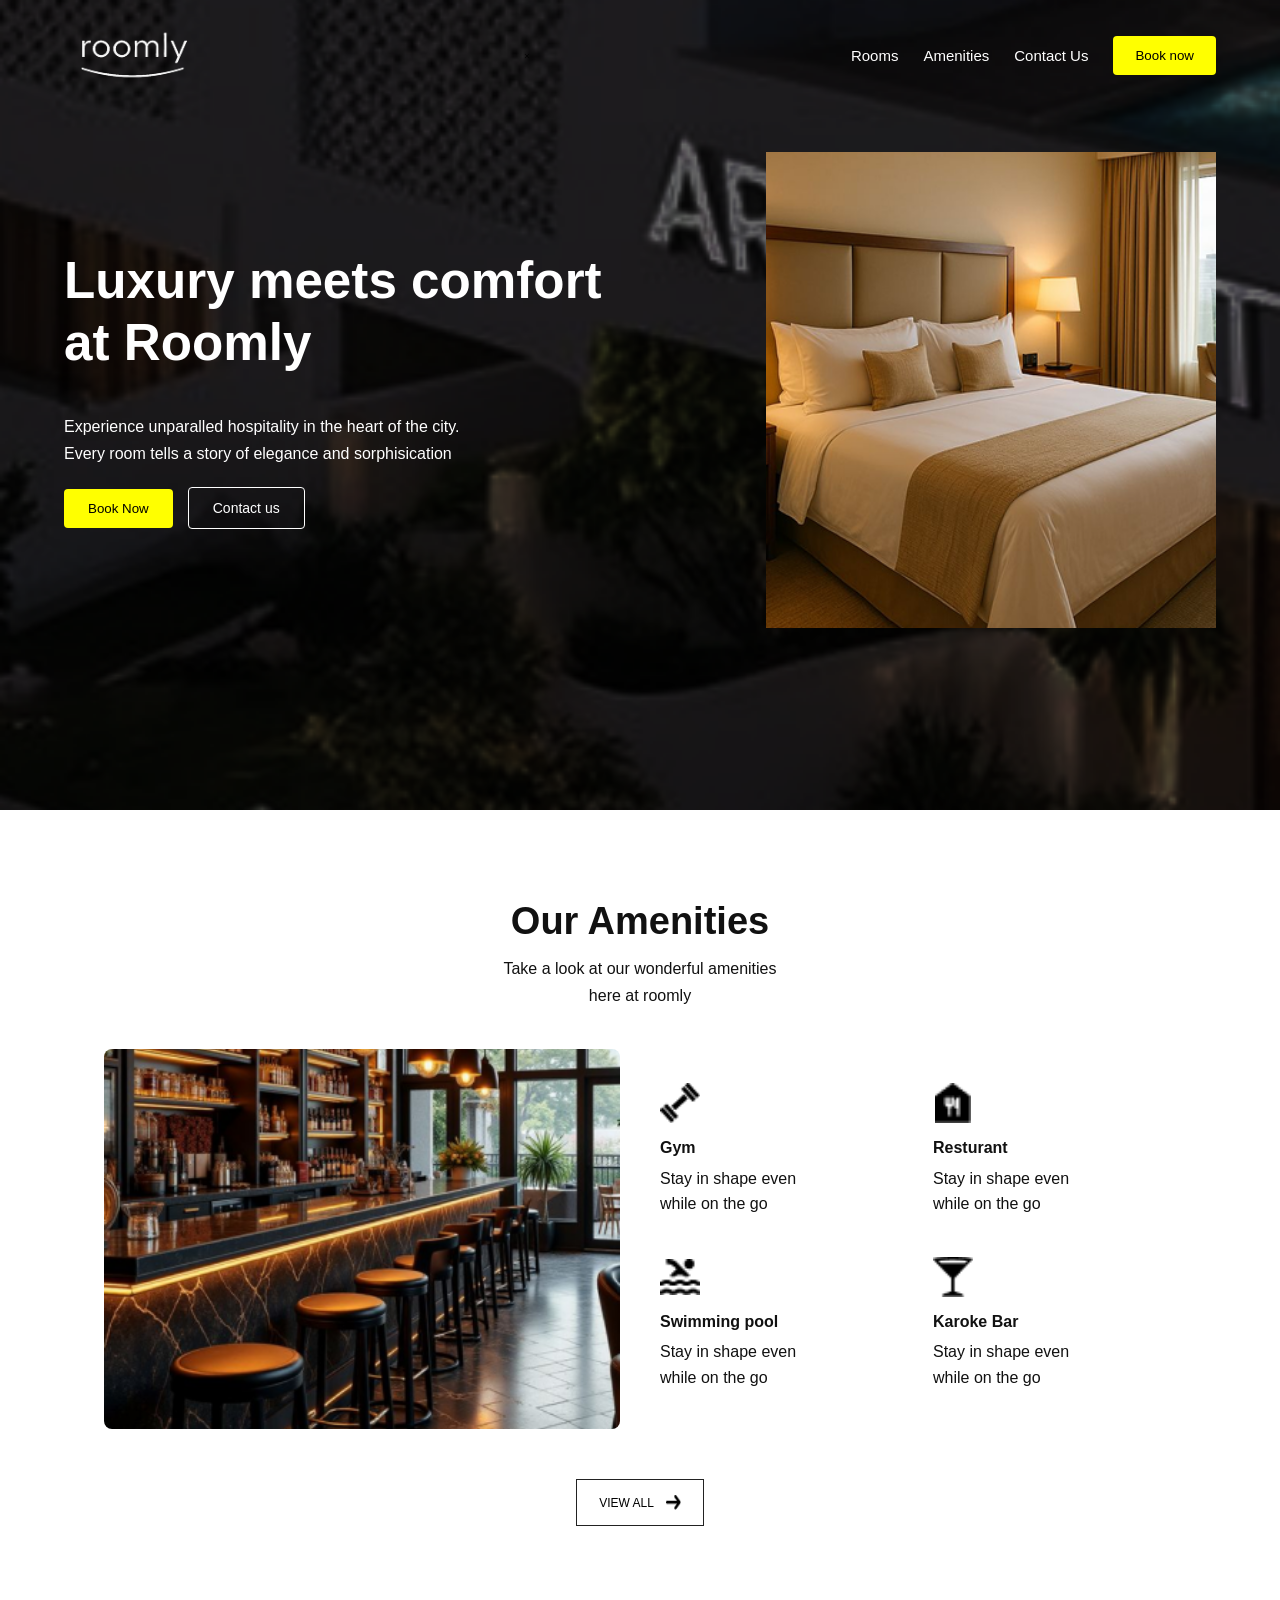
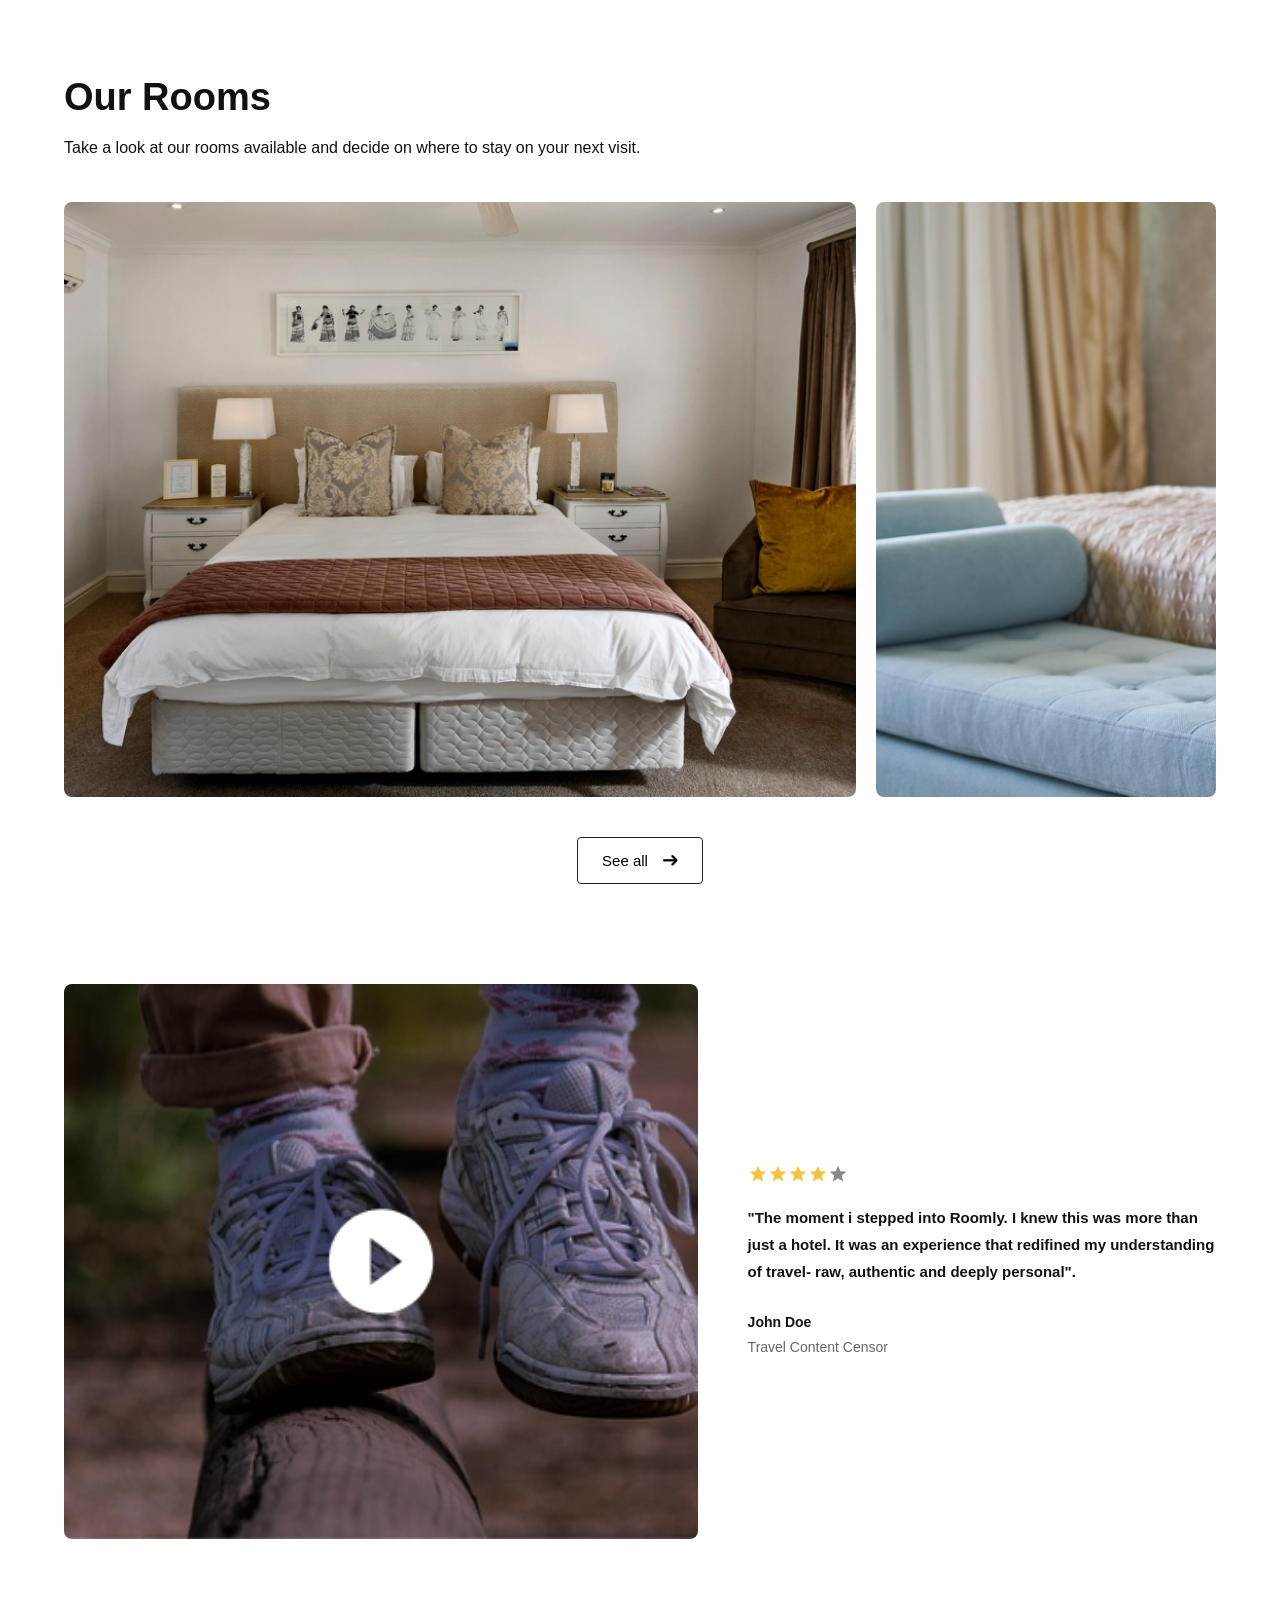
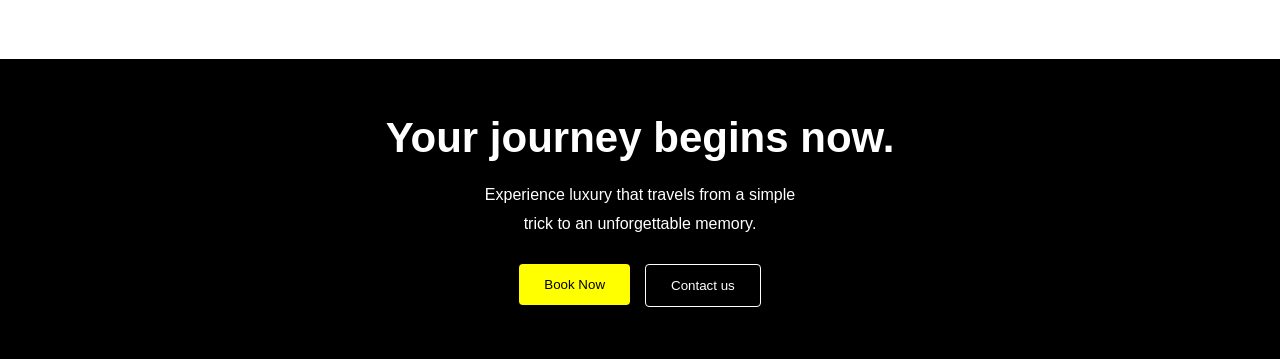
==== commit 319682c1: "bb" ====
--- a/index.html
+++ b/index.html
@@ -4,18 +4,19 @@
     <meta charset="UTF-8">
     <meta name="viewport" content="width=device-width, initial-scale=1.0">
     <link rel="stylesheet" href="/rough.css">
+    <script defer src="rooms.js"></script>
     <title>Roomie</title>
 </head>
 <body>
 <header>
     <div class="big div">
-            <img src="Adobe Express - file (18) 1.png" alt="" class="log"> 
-            <img src="dehaze_24dp_FFF_FILL0_wght400_GRAD0_opsz24 (1).svg" alt="" class="ham">
-
-        <div class="navbar">
-            <div class="image">
+            <img  src="Adobe Express - file (18) 1.png" alt="" class="log"> 
+            <img id="open" src="dehaze_24dp_FFF_FILL0_wght400_GRAD0_opsz24 (1).svg" alt="" class="ham">
+            <img id="close" src="x.png" alt="">
+
+            <div id="mobileMenue" class="image">
                 
-                <li>
+                <li >
                     
                 <a href="rooms.html">Rooms</a>
                 <a href="#">Amenities</a>
@@ -71,7 +72,8 @@
       <div class="pgg"> 
             <div class="pg">
          <img src="Rhema Images/Mask group.png" alt="" class="pngs" >
-            </div>
+        
+        </div>
         
 
           <div class="bb">
--- a/rough.css
+++ b/rough.css
@@ -571,13 +571,21 @@
         width: 28px;
         height: 28px;
         object-fit: contain;
-    }
-
+        margin-left: 30px;
+    }
+    #close{
+        display: none;
+    }
     .navbar,
     header .image {
         display: none;
     }
-
+    .image{
+        display: flex;
+        flex-direction: row;
+        background-color: black;
+    }
+    
     /* Stack hero text and image */
 
     header .big:not(.div) {
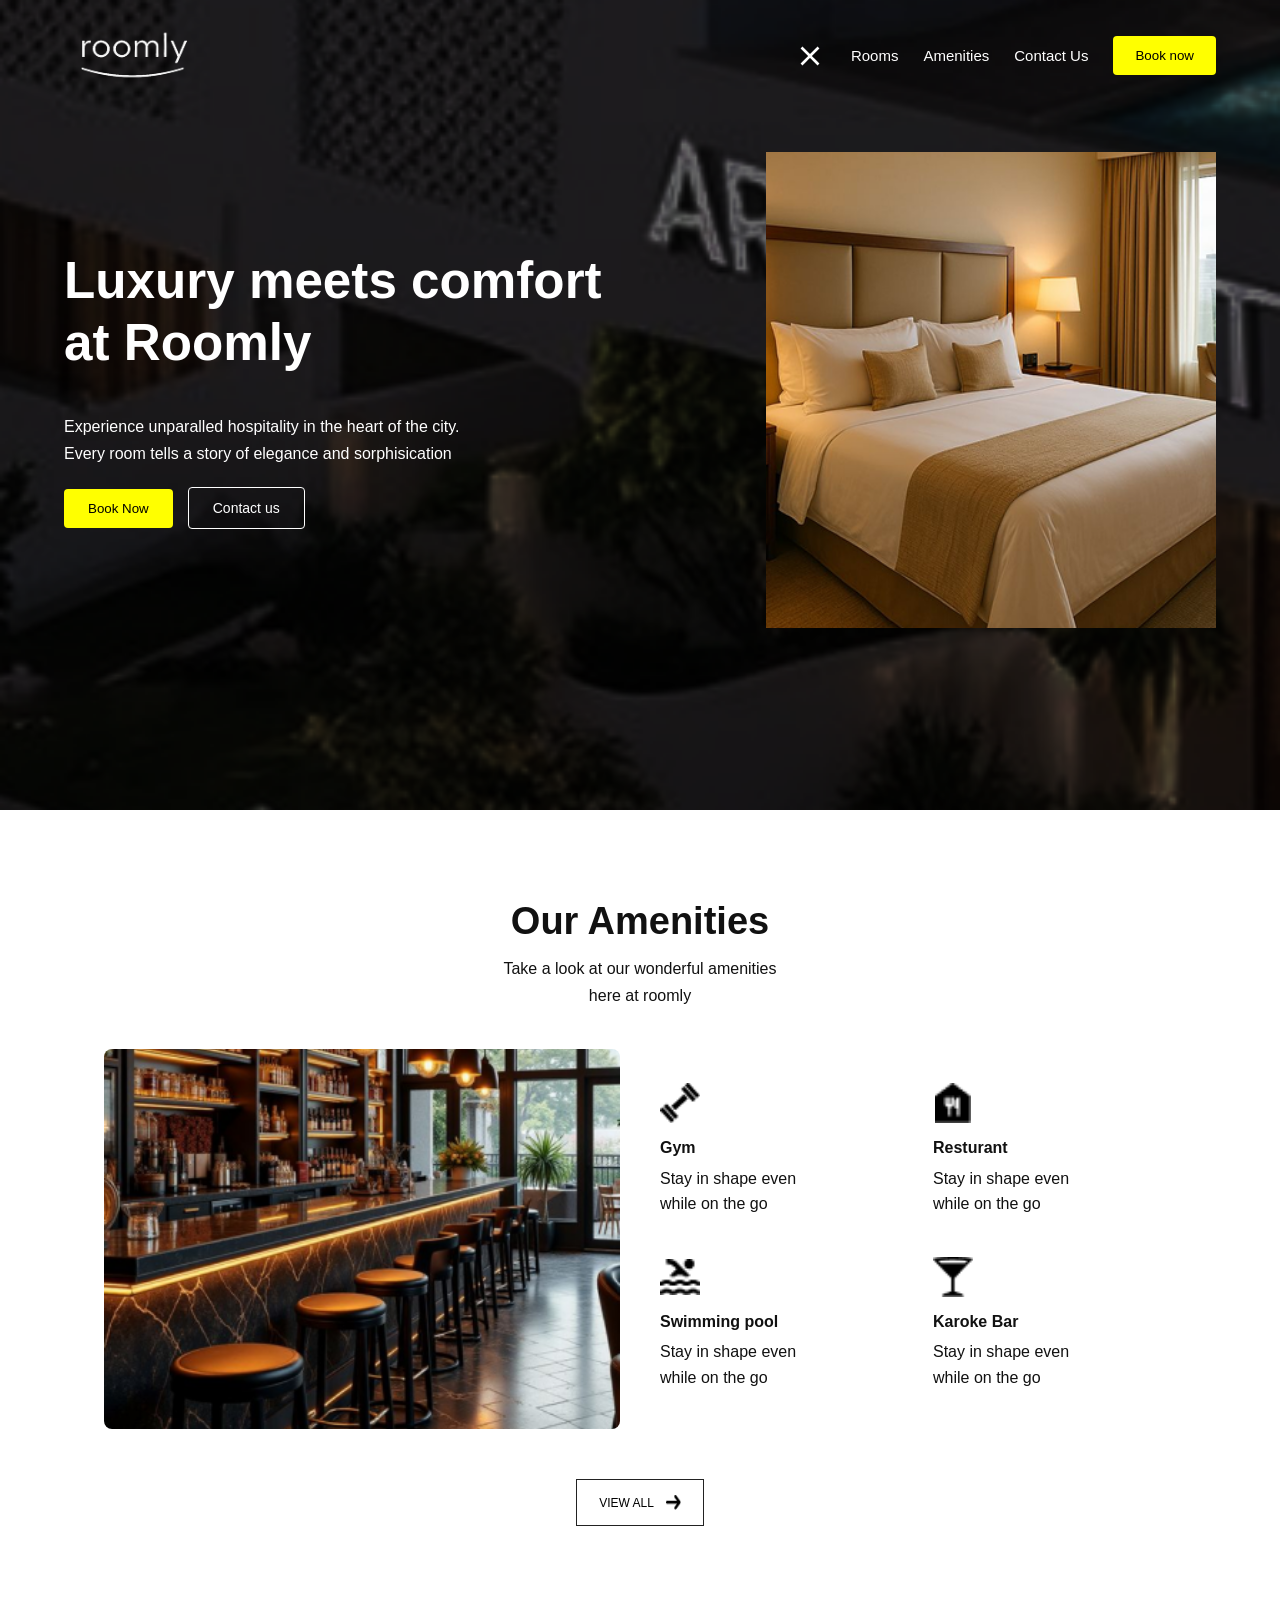
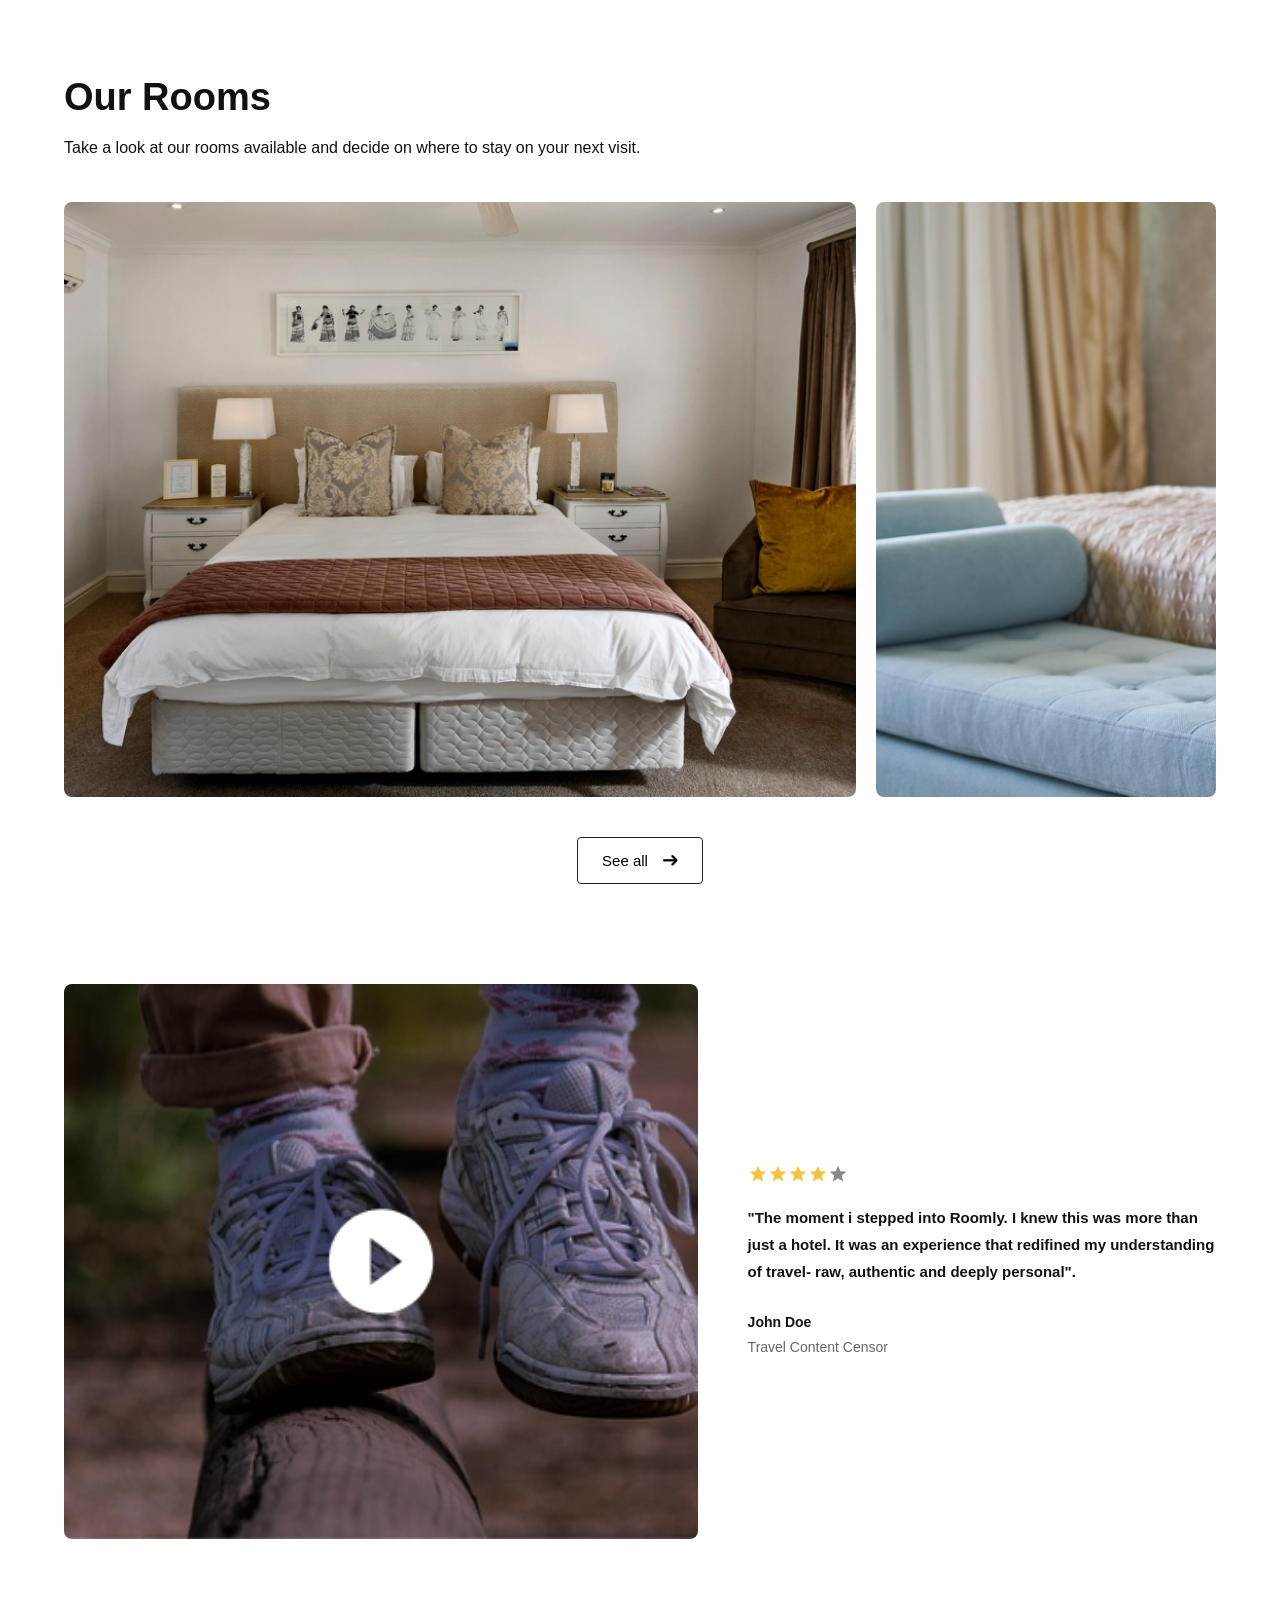
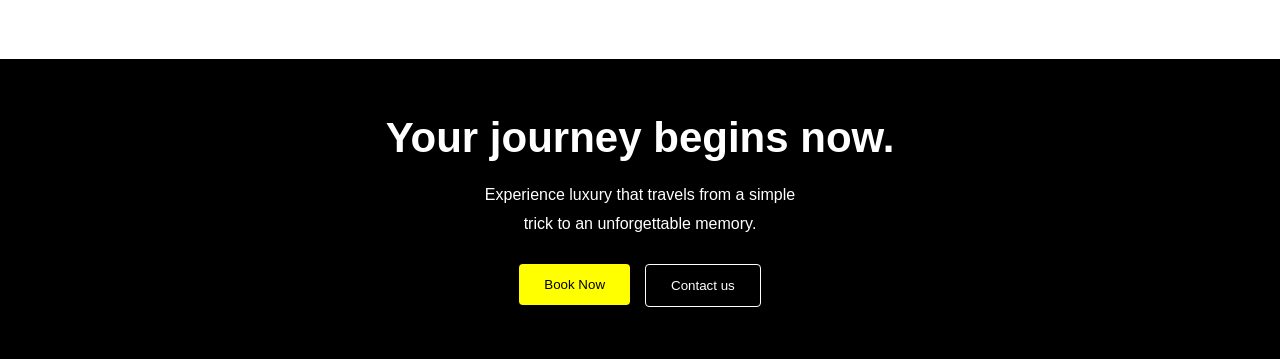
==== commit ea2c6ea9: "bds" ====
--- a/index.html
+++ b/index.html
@@ -12,18 +12,19 @@
     <div class="big div">
             <img  src="Adobe Express - file (18) 1.png" alt="" class="log"> 
             <img id="open" src="dehaze_24dp_FFF_FILL0_wght400_GRAD0_opsz24 (1).svg" alt="" class="ham">
-            <img id="close" src="x.png" alt="">
 
             <div id="mobileMenue" class="image">
-                
-                <li >
-                    
+                <nav>
+                <li> 
+                 <img id="close" class="x" src="x (4).png" alt="">
+ 
                 <a href="rooms.html">Rooms</a>
                 <a href="#">Amenities</a>
                 <a href="contact.html">Contact Us</a>
                 <a class="buss" href="book.html">
                  <button class="book">Book now</button> 
                 </li></a>
+                </nav>
         </div>  
         </div>
               
--- a/rough.css
+++ b/rough.css
@@ -573,8 +573,10 @@
         object-fit: contain;
         margin-left: 30px;
     }
-    #close{
-        display: none;
+    .x{
+        display: flex;
+        width: 50%;
+        margin-left: 200px;
     }
     .navbar,
     header .image {
@@ -582,8 +584,18 @@
     }
     .image{
         display: flex;
-        flex-direction: row;
-        background-color: black;
+        flex-direction: column;
+        background-color: transparent;
+        padding-top: 0px;
+        padding-left: 80px;
+        padding-right:110px ;
+        width: 250px;
+    }
+    li{
+        display: flex;
+        flex-direction: column;
+        justify-content: center;
+        font-size: 44px;
     }
     
     /* Stack hero text and image */
